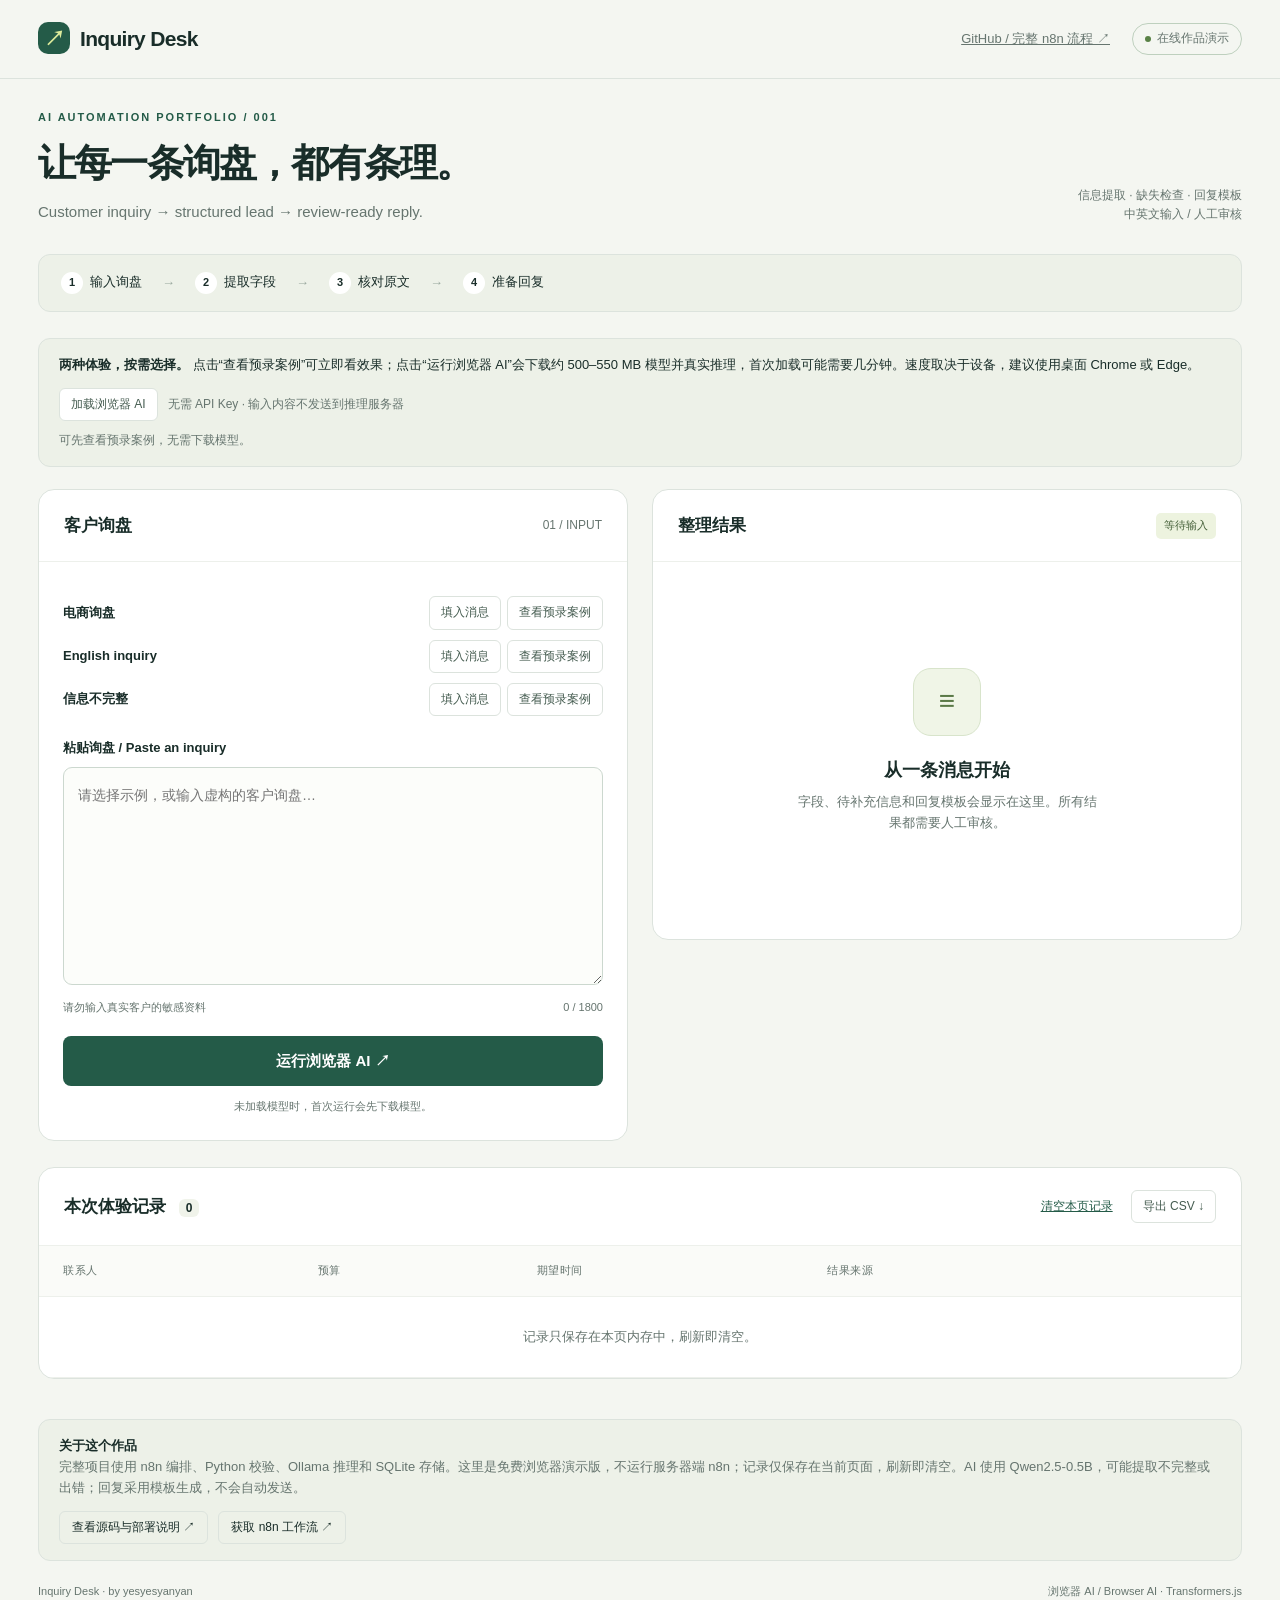
==== hf-space/index.html @ 8be10680 "Add public Hugging Face browser demo companion" ====
<!doctype html>
<html lang="zh-CN"><head><meta charset="utf-8"><meta name="viewport" content="width=device-width, initial-scale=1"><meta name="description" content="An AI automation portfolio: customer inquiry extraction, validation and reply drafts. Try recorded examples or run AI in your browser."><title>Inquiry Desk · 在线作品演示</title><link rel="stylesheet" href="./style.css"></head>
<body><header><nav class="shell"><div class="brand"><i>↗</i>Inquiry Desk</div><div class="navright"><a href="https://github.com/yesyesyanyan/inquiry-desk-n8n-ai-automation" target="_blank" rel="noreferrer">GitHub / 完整 n8n 流程 ↗</a><span class="tag"><span class="dot"></span>在线作品演示</span></div></nav></header>
<main class="shell"><section class="hero"><div><div class="eyebrow">AI AUTOMATION PORTFOLIO / 001</div><h1>让每一条询盘，都有条理。</h1><p>Customer inquiry → structured lead → review-ready reply.</p></div><div class="hero-meta">信息提取 · 缺失检查 · 回复模板<br>中英文输入 / 人工审核</div></section>
<div class="flow"><span><b>1</b>输入询盘</span><em>→</em><span><b>2</b>提取字段</span><em>→</em><span><b>3</b>核对原文</span><em>→</em><span><b>4</b>准备回复</span></div>
<section class="notice"><strong>两种体验，按需选择。</strong> 点击“查看预录案例”可立即看效果；点击“运行浏览器 AI”会下载约 500–550 MB 模型并真实推理，首次加载可能需要几分钟。速度取决于设备，建议使用桌面 Chrome 或 Edge。<div class="model-actions"><button id="load" class="chip">加载浏览器 AI</button><button id="cancel" class="chip" hidden>停止加载 / 运行</button><span class="small">无需 API Key · 输入内容不发送到推理服务器</span></div><p id="status" class="status" role="status" aria-live="polite">可先查看预录案例，无需下载模型。</p></section>
<div class="grid"><section class="card"><div class="cardhead"><h2>客户询盘</h2><span class="small">01 / INPUT</span></div><div class="body"><div id="samples"></div><form id="form" style="margin-top:22px"><label for="message" class="label">粘贴询盘 / Paste an inquiry</label><textarea id="message" minlength="20" maxlength="1800" required placeholder="请选择示例，或输入虚构的客户询盘…"></textarea><div class="hint"><span>请勿输入真实客户的敏感资料</span><span id="chars">0 / 1800</span></div><button id="run" class="primary" type="submit">运行浏览器 AI ↗</button><p class="note">未加载模型时，首次运行会先下载模型。</p><div id="error" class="error" role="alert" hidden></div></form></div></section>
<section class="card" aria-live="polite"><div class="cardhead"><h2>整理结果</h2><span id="badge" class="badge">等待输入</span></div><div id="empty" class="empty"><div><div class="empty-icon">≡</div><h3>从一条消息开始</h3><p>字段、待补充信息和回复模板会显示在这里。所有结果都需要人工审核。</p></div></div><div id="result" class="body" hidden></div></section></div>
<section class="card records"><div class="cardhead"><h2>本次体验记录 <span id="count" class="counter">0</span></h2><div class="actions"><button id="clear" class="linkbtn">清空本页记录</button><button id="export" class="chip">导出 CSV ↓</button></div></div><div class="tablewrap"><table><thead><tr><th>联系人</th><th>预算</th><th>期望时间</th><th>结果来源</th><th></th></tr></thead><tbody id="rows"></tbody></table></div></section>
<section class="notice"><strong>关于这个作品</strong><p>完整项目使用 n8n 编排、Python 校验、Ollama 推理和 SQLite 存储。这里是免费浏览器演示版，不运行服务器端 n8n；记录仅保存在当前页面，刷新即清空。AI 使用 Qwen2.5-0.5B，可能提取不完整或出错；回复采用模板生成，不会自动发送。</p><div class="model-actions"><a class="export" href="https://github.com/yesyesyanyan/inquiry-desk-n8n-ai-automation" target="_blank" rel="noreferrer">查看源码与部署说明 ↗</a><a class="export" href="https://github.com/yesyesyanyan/inquiry-desk-n8n-ai-automation/blob/main/workflow.json" target="_blank" rel="noreferrer">获取 n8n 工作流 ↗</a></div></section>
<footer class="footer"><span>Inquiry Desk · by yesyesyanyan</span><span>浏览器 AI / Browser AI · Transformers.js</span></footer></main><script type="module" src="./app.js"></script></body></html>
---- hf-space/style.css ----
:root{--ink:#192d29;--muted:#66756f;--line:#dce3dd;--paper:#f4f6f1;--green:#245b48;--accent:#ddeb9c}*{box-sizing:border-box}body{margin:0;background:var(--paper);color:var(--ink);font:15px/1.6 "Segoe UI","Microsoft YaHei",sans-serif}button,input,textarea{font:inherit}button,a{ -webkit-tap-highlight-color:transparent}button{cursor:pointer}button:disabled{opacity:.55;cursor:wait}a{color:inherit}.shell{max-width:1360px;margin:auto;padding:0 38px}header{border-bottom:1px solid var(--line)}nav{height:78px;display:flex;align-items:center;justify-content:space-between}.brand{font-size:21px;font-weight:700;letter-spacing:-.7px}.brand i{display:inline-grid;place-items:center;background:var(--green);color:var(--accent);width:32px;height:32px;border-radius:10px;font-style:normal;margin-right:10px}.navright{display:flex;align-items:center;gap:22px;font-size:13px;color:var(--muted)}.tag{border:1px solid #bed0be;border-radius:30px;padding:5px 12px;font-size:12px}.dot{display:inline-block;background:#598146;width:6px;height:6px;border-radius:50%;margin-right:6px}.hero{display:flex;justify-content:space-between;align-items:flex-end;padding:44px 0 30px;gap:30px}.eyebrow{font-size:11px;letter-spacing:2px;color:var(--green);font-weight:700}h1{font-size:38px;letter-spacing:-1.8px;line-height:1.3;margin:12px 0}p{margin:0;color:var(--muted)}.hero-meta{font-size:12px;text-align:right;color:var(--muted);white-space:nowrap}.flow{display:flex;gap:12px;align-items:center;padding:17px 22px;border:1px solid var(--line);border-radius:12px;background:#edf1e8;margin-bottom:26px;font-size:13px}.flow b{font-size:11px;background:white;border-radius:50%;display:inline-grid;place-items:center;width:22px;height:22px;margin-right:7px}.flow em{color:#9ba99f;font-style:normal;margin:0 8px}.grid{display:grid;grid-template-columns:1fr 1fr;gap:24px;align-items:start}.card{background:#fff;border:1px solid var(--line);border-radius:16px;overflow:hidden}.cardhead{padding:22px 25px;border-bottom:1px solid #edf0eb;display:flex;justify-content:space-between;align-items:center}.cardhead h2{font-size:17px;margin:0}.small{font-size:12px;color:var(--muted)}.body{padding:24px}.samples{display:flex;gap:8px;flex-wrap:wrap;margin:12px 0 20px}.chip{border:1px solid var(--line);background:white;border-radius:6px;padding:6px 11px;font-size:12px;color:#455c50}.chip:hover{border-color:var(--green);background:#f4f7ef}.label{display:block;font-size:13px;font-weight:600;margin-bottom:8px}textarea{width:100%;resize:vertical;min-height:218px;border:1px solid #ccd8cf;border-radius:9px;padding:14px;line-height:1.9;outline:none;color:var(--ink);background:#fcfdfa;font-size:14px}textarea:focus{border-color:var(--green);box-shadow:0 0 0 3px #245b4810}.hint{display:flex;justify-content:space-between;font-size:11px;color:var(--muted);margin:7px 0 20px}.primary{border:0;border-radius:8px;background:var(--green);color:white;width:100%;padding:13px;font-weight:600}.primary:hover{background:#194736}.note{margin-top:12px;text-align:center;font-size:11px;color:var(--muted)}.empty{min-height:377px;display:flex;justify-content:center;align-items:center;text-align:center;padding:25px}.empty-icon{width:68px;height:68px;display:grid;place-items:center;margin:0 auto 20px;border-radius:18px;border:1px solid #d8e4cb;background:#f0f5e7;font-size:28px;color:#5a7947}.empty h3{font-size:18px;margin:0 0 8px}.empty p{font-size:13px;max-width:300px}.badge{border-radius:5px;font-size:11px;padding:4px 8px;background:#edf3df;color:#456039}.badge.warn{background:#fff3d9;color:#8a6323}.detail{display:grid;grid-template-columns:1fr 1fr;gap:18px;margin:0 0 20px}.detail dt{font-size:11px;color:var(--muted);margin-bottom:3px}.detail dd{margin:0;font-size:14px;overflow-wrap:anywhere}.span2{grid-column:1/-1}.draft{padding:17px;border:1px solid #dce5d1;border-radius:9px;background:#f7f9f1}.drafthead{display:flex;justify-content:space-between;align-items:center;margin-bottom:9px;font-size:12px;font-weight:600}.draft pre{white-space:pre-wrap;font:13px/1.85 inherit;font-family:inherit;margin:0}.alert{padding:10px 13px;border-radius:8px;background:#fff5e4;color:#806024;font-size:12px;margin-bottom:16px}.error{background:#fff0ed;color:#923c30;padding:12px;border-radius:8px;margin-top:15px;font-size:13px}.records{margin:26px 0 40px}.tablewrap{overflow:auto}table{border-collapse:collapse;width:100%;font-size:13px;white-space:nowrap}th{text-align:left;font-size:11px;letter-spacing:.6px;font-weight:500;color:var(--muted);background:#fafbf8}td,th{padding:16px 24px;border-bottom:1px solid #edf0eb}tbody tr:hover{background:#fafcf5}.recordempty{text-align:center;color:var(--muted);padding:30px}.actions{display:flex;gap:12px;align-items:center}.export{font-size:12px;text-decoration:none;border:1px solid var(--line);padding:6px 12px;border-radius:6px}.footer{display:flex;justify-content:space-between;color:var(--muted);font-size:11px;padding-bottom:25px}.progress{width:100%;height:3px;background:#e8efde;margin:20px 0;overflow:hidden}.progress:after{content:"";display:block;width:30%;height:100%;background:var(--green);animation:move 2s infinite ease-in-out}@keyframes move{from{transform:translateX(-100%)}to{transform:translateX(430%)}}[hidden]{display:none!important}.statusline{font-size:11px;color:var(--muted);margin-top:12px}.linkbtn{border:0;background:none;color:var(--green);font-size:12px;text-decoration:underline}.counter{background:#f0f3ea;border-radius:6px;padding:2px 7px;margin-left:8px;font-size:12px}.toast{position:fixed;bottom:20px;left:50%;transform:translateX(-50%);background:var(--ink);color:#fff;padding:10px 20px;border-radius:8px;font-size:13px;z-index:10}@media(max-width:800px){.shell{padding:0 18px}.hero{padding-top:28px}.hero-meta{display:none}h1{font-size:29px}.grid{grid-template-columns:1fr}.flow{gap:3px;padding:14px 10px;font-size:11px;flex-wrap:wrap}.flow em{margin:0 3px}.navright>a{display:none}.footer{gap:20px}.body{padding:20px}.empty{min-height:260px}}

.sample{display:flex;justify-content:space-between;align-items:center;gap:10px;margin:10px 0;font-size:13px}.sample div{display:flex;gap:6px}.notice{padding:16px 20px;background:#edf1e8;border:1px solid var(--line);border-radius:12px;margin-bottom:22px;font-size:13px}.model-actions{display:flex;gap:10px;align-items:center;flex-wrap:wrap;margin-top:12px}.model-actions .chip{background:white}.status{font-size:12px;color:var(--muted);margin-top:10px;overflow-wrap:anywhere}.draft pre{font:13px/1.85 inherit;font-family:inherit}.hero{padding-top:30px}@media(max-width:500px){.sample{align-items:flex-start;flex-direction:column}.hero h1{font-size:27px}}
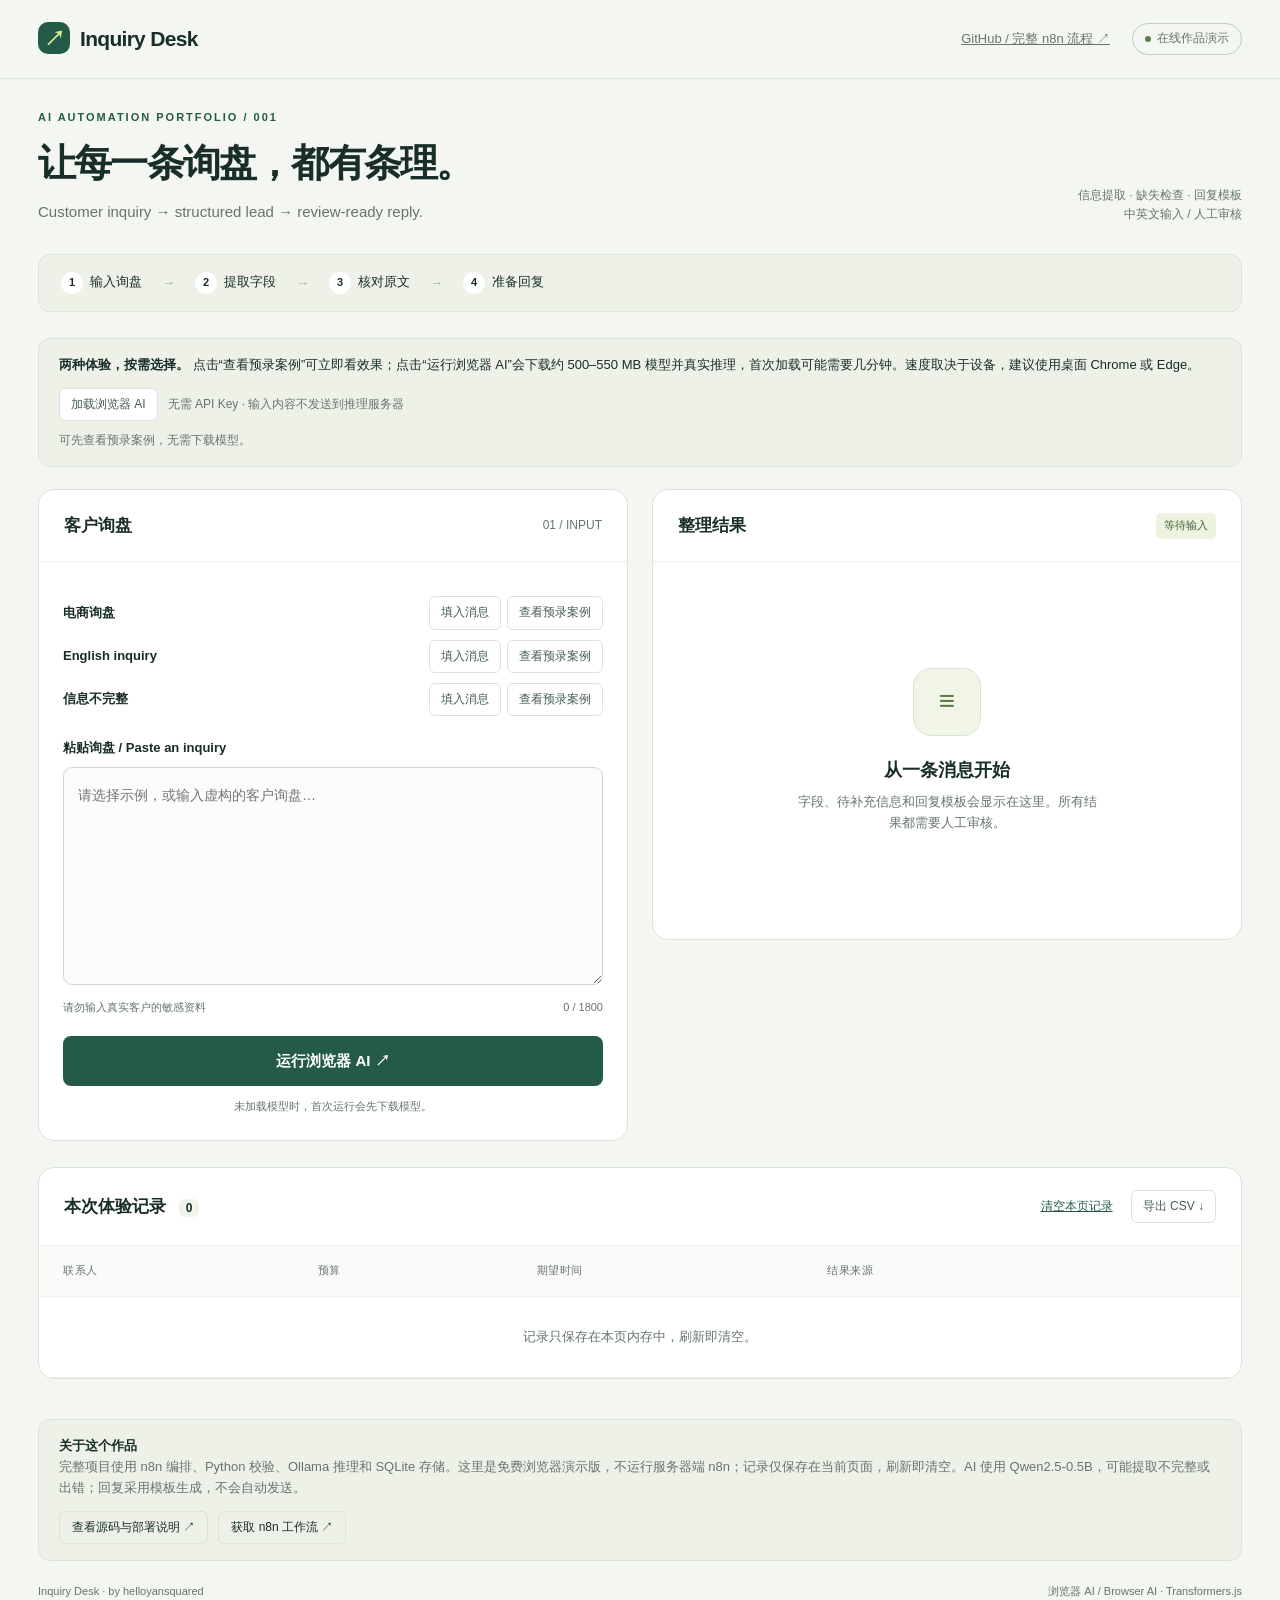
==== commit e8517c7a: "Update links and author after moving repo to helloyansquared Co-Authored-By: Claude Opus 5.5 <norepl" ====
--- a/hf-space/index.html
+++ b/hf-space/index.html
@@ -1,11 +1,11 @@
 <!doctype html>
 <html lang="zh-CN"><head><meta charset="utf-8"><meta name="viewport" content="width=device-width, initial-scale=1"><meta name="description" content="An AI automation portfolio: customer inquiry extraction, validation and reply drafts. Try recorded examples or run AI in your browser."><title>Inquiry Desk · 在线作品演示</title><link rel="stylesheet" href="./style.css"></head>
-<body><header><nav class="shell"><div class="brand"><i>↗</i>Inquiry Desk</div><div class="navright"><a href="https://github.com/yesyesyanyan/inquiry-desk-n8n-ai-automation" target="_blank" rel="noreferrer">GitHub / 完整 n8n 流程 ↗</a><span class="tag"><span class="dot"></span>在线作品演示</span></div></nav></header>
+<body><header><nav class="shell"><div class="brand"><i>↗</i>Inquiry Desk</div><div class="navright"><a href="https://github.com/helloyansquared/inquiry-desk-n8n-ai-automation" target="_blank" rel="noreferrer">GitHub / 完整 n8n 流程 ↗</a><span class="tag"><span class="dot"></span>在线作品演示</span></div></nav></header>
 <main class="shell"><section class="hero"><div><div class="eyebrow">AI AUTOMATION PORTFOLIO / 001</div><h1>让每一条询盘，都有条理。</h1><p>Customer inquiry → structured lead → review-ready reply.</p></div><div class="hero-meta">信息提取 · 缺失检查 · 回复模板<br>中英文输入 / 人工审核</div></section>
 <div class="flow"><span><b>1</b>输入询盘</span><em>→</em><span><b>2</b>提取字段</span><em>→</em><span><b>3</b>核对原文</span><em>→</em><span><b>4</b>准备回复</span></div>
 <section class="notice"><strong>两种体验，按需选择。</strong> 点击“查看预录案例”可立即看效果；点击“运行浏览器 AI”会下载约 500–550 MB 模型并真实推理，首次加载可能需要几分钟。速度取决于设备，建议使用桌面 Chrome 或 Edge。<div class="model-actions"><button id="load" class="chip">加载浏览器 AI</button><button id="cancel" class="chip" hidden>停止加载 / 运行</button><span class="small">无需 API Key · 输入内容不发送到推理服务器</span></div><p id="status" class="status" role="status" aria-live="polite">可先查看预录案例，无需下载模型。</p></section>
 <div class="grid"><section class="card"><div class="cardhead"><h2>客户询盘</h2><span class="small">01 / INPUT</span></div><div class="body"><div id="samples"></div><form id="form" style="margin-top:22px"><label for="message" class="label">粘贴询盘 / Paste an inquiry</label><textarea id="message" minlength="20" maxlength="1800" required placeholder="请选择示例，或输入虚构的客户询盘…"></textarea><div class="hint"><span>请勿输入真实客户的敏感资料</span><span id="chars">0 / 1800</span></div><button id="run" class="primary" type="submit">运行浏览器 AI ↗</button><p class="note">未加载模型时，首次运行会先下载模型。</p><div id="error" class="error" role="alert" hidden></div></form></div></section>
 <section class="card" aria-live="polite"><div class="cardhead"><h2>整理结果</h2><span id="badge" class="badge">等待输入</span></div><div id="empty" class="empty"><div><div class="empty-icon">≡</div><h3>从一条消息开始</h3><p>字段、待补充信息和回复模板会显示在这里。所有结果都需要人工审核。</p></div></div><div id="result" class="body" hidden></div></section></div>
 <section class="card records"><div class="cardhead"><h2>本次体验记录 <span id="count" class="counter">0</span></h2><div class="actions"><button id="clear" class="linkbtn">清空本页记录</button><button id="export" class="chip">导出 CSV ↓</button></div></div><div class="tablewrap"><table><thead><tr><th>联系人</th><th>预算</th><th>期望时间</th><th>结果来源</th><th></th></tr></thead><tbody id="rows"></tbody></table></div></section>
-<section class="notice"><strong>关于这个作品</strong><p>完整项目使用 n8n 编排、Python 校验、Ollama 推理和 SQLite 存储。这里是免费浏览器演示版，不运行服务器端 n8n；记录仅保存在当前页面，刷新即清空。AI 使用 Qwen2.5-0.5B，可能提取不完整或出错；回复采用模板生成，不会自动发送。</p><div class="model-actions"><a class="export" href="https://github.com/yesyesyanyan/inquiry-desk-n8n-ai-automation" target="_blank" rel="noreferrer">查看源码与部署说明 ↗</a><a class="export" href="https://github.com/yesyesyanyan/inquiry-desk-n8n-ai-automation/blob/main/workflow.json" target="_blank" rel="noreferrer">获取 n8n 工作流 ↗</a></div></section>
-<footer class="footer"><span>Inquiry Desk · by yesyesyanyan</span><span>浏览器 AI / Browser AI · Transformers.js</span></footer></main><script type="module" src="./app.js"></script></body></html>
+<section class="notice"><strong>关于这个作品</strong><p>完整项目使用 n8n 编排、Python 校验、Ollama 推理和 SQLite 存储。这里是免费浏览器演示版，不运行服务器端 n8n；记录仅保存在当前页面，刷新即清空。AI 使用 Qwen2.5-0.5B，可能提取不完整或出错；回复采用模板生成，不会自动发送。</p><div class="model-actions"><a class="export" href="https://github.com/helloyansquared/inquiry-desk-n8n-ai-automation" target="_blank" rel="noreferrer">查看源码与部署说明 ↗</a><a class="export" href="https://github.com/helloyansquared/inquiry-desk-n8n-ai-automation/blob/main/workflow.json" target="_blank" rel="noreferrer">获取 n8n 工作流 ↗</a></div></section>
+<footer class="footer"><span>Inquiry Desk · by helloyansquared</span><span>浏览器 AI / Browser AI · Transformers.js</span></footer></main><script type="module" src="./app.js"></script></body></html>
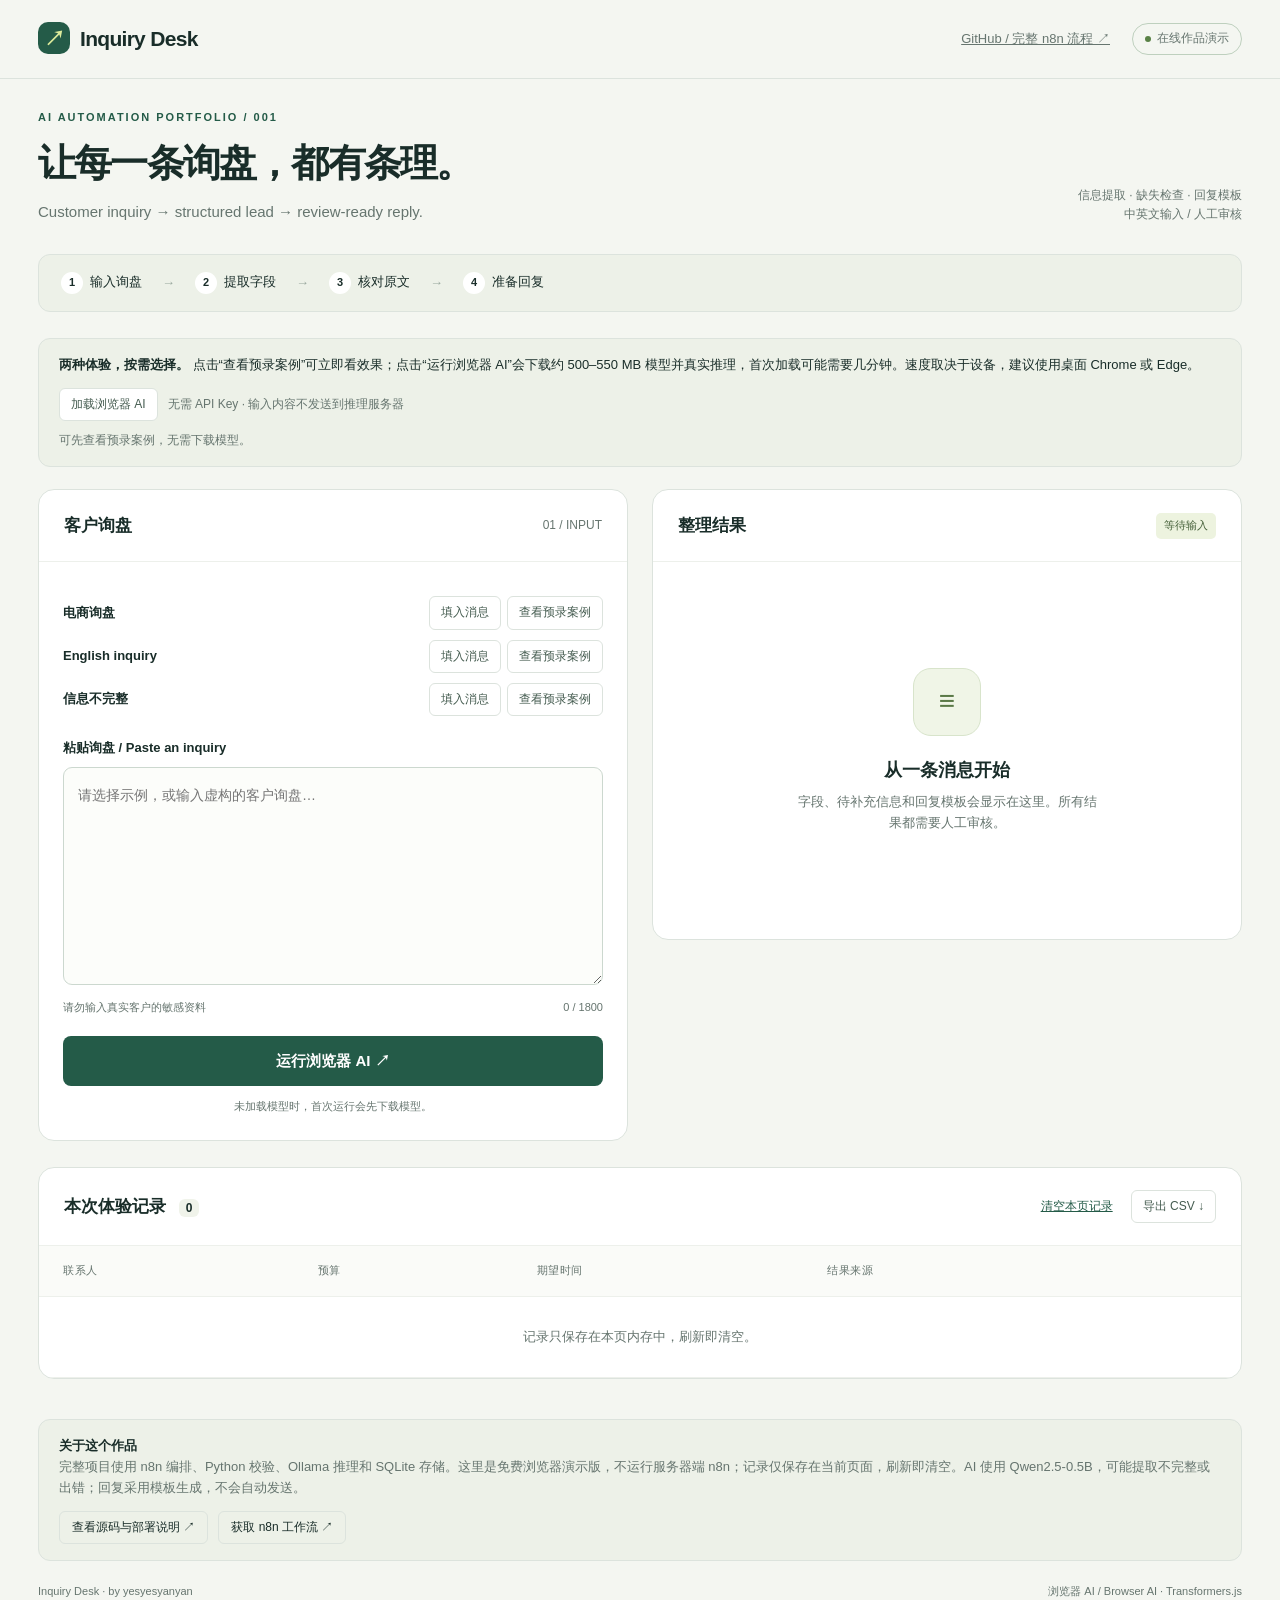
==== commit 175070b7: "Revert link and author update (repo moving back to yesyesyanyan) Co-Authored-By: Claude Opus 5.5 <no" ====
--- a/hf-space/index.html
+++ b/hf-space/index.html
@@ -1,11 +1,11 @@
 <!doctype html>
 <html lang="zh-CN"><head><meta charset="utf-8"><meta name="viewport" content="width=device-width, initial-scale=1"><meta name="description" content="An AI automation portfolio: customer inquiry extraction, validation and reply drafts. Try recorded examples or run AI in your browser."><title>Inquiry Desk · 在线作品演示</title><link rel="stylesheet" href="./style.css"></head>
-<body><header><nav class="shell"><div class="brand"><i>↗</i>Inquiry Desk</div><div class="navright"><a href="https://github.com/helloyansquared/inquiry-desk-n8n-ai-automation" target="_blank" rel="noreferrer">GitHub / 完整 n8n 流程 ↗</a><span class="tag"><span class="dot"></span>在线作品演示</span></div></nav></header>
+<body><header><nav class="shell"><div class="brand"><i>↗</i>Inquiry Desk</div><div class="navright"><a href="https://github.com/yesyesyanyan/inquiry-desk-n8n-ai-automation" target="_blank" rel="noreferrer">GitHub / 完整 n8n 流程 ↗</a><span class="tag"><span class="dot"></span>在线作品演示</span></div></nav></header>
 <main class="shell"><section class="hero"><div><div class="eyebrow">AI AUTOMATION PORTFOLIO / 001</div><h1>让每一条询盘，都有条理。</h1><p>Customer inquiry → structured lead → review-ready reply.</p></div><div class="hero-meta">信息提取 · 缺失检查 · 回复模板<br>中英文输入 / 人工审核</div></section>
 <div class="flow"><span><b>1</b>输入询盘</span><em>→</em><span><b>2</b>提取字段</span><em>→</em><span><b>3</b>核对原文</span><em>→</em><span><b>4</b>准备回复</span></div>
 <section class="notice"><strong>两种体验，按需选择。</strong> 点击“查看预录案例”可立即看效果；点击“运行浏览器 AI”会下载约 500–550 MB 模型并真实推理，首次加载可能需要几分钟。速度取决于设备，建议使用桌面 Chrome 或 Edge。<div class="model-actions"><button id="load" class="chip">加载浏览器 AI</button><button id="cancel" class="chip" hidden>停止加载 / 运行</button><span class="small">无需 API Key · 输入内容不发送到推理服务器</span></div><p id="status" class="status" role="status" aria-live="polite">可先查看预录案例，无需下载模型。</p></section>
 <div class="grid"><section class="card"><div class="cardhead"><h2>客户询盘</h2><span class="small">01 / INPUT</span></div><div class="body"><div id="samples"></div><form id="form" style="margin-top:22px"><label for="message" class="label">粘贴询盘 / Paste an inquiry</label><textarea id="message" minlength="20" maxlength="1800" required placeholder="请选择示例，或输入虚构的客户询盘…"></textarea><div class="hint"><span>请勿输入真实客户的敏感资料</span><span id="chars">0 / 1800</span></div><button id="run" class="primary" type="submit">运行浏览器 AI ↗</button><p class="note">未加载模型时，首次运行会先下载模型。</p><div id="error" class="error" role="alert" hidden></div></form></div></section>
 <section class="card" aria-live="polite"><div class="cardhead"><h2>整理结果</h2><span id="badge" class="badge">等待输入</span></div><div id="empty" class="empty"><div><div class="empty-icon">≡</div><h3>从一条消息开始</h3><p>字段、待补充信息和回复模板会显示在这里。所有结果都需要人工审核。</p></div></div><div id="result" class="body" hidden></div></section></div>
 <section class="card records"><div class="cardhead"><h2>本次体验记录 <span id="count" class="counter">0</span></h2><div class="actions"><button id="clear" class="linkbtn">清空本页记录</button><button id="export" class="chip">导出 CSV ↓</button></div></div><div class="tablewrap"><table><thead><tr><th>联系人</th><th>预算</th><th>期望时间</th><th>结果来源</th><th></th></tr></thead><tbody id="rows"></tbody></table></div></section>
-<section class="notice"><strong>关于这个作品</strong><p>完整项目使用 n8n 编排、Python 校验、Ollama 推理和 SQLite 存储。这里是免费浏览器演示版，不运行服务器端 n8n；记录仅保存在当前页面，刷新即清空。AI 使用 Qwen2.5-0.5B，可能提取不完整或出错；回复采用模板生成，不会自动发送。</p><div class="model-actions"><a class="export" href="https://github.com/helloyansquared/inquiry-desk-n8n-ai-automation" target="_blank" rel="noreferrer">查看源码与部署说明 ↗</a><a class="export" href="https://github.com/helloyansquared/inquiry-desk-n8n-ai-automation/blob/main/workflow.json" target="_blank" rel="noreferrer">获取 n8n 工作流 ↗</a></div></section>
-<footer class="footer"><span>Inquiry Desk · by helloyansquared</span><span>浏览器 AI / Browser AI · Transformers.js</span></footer></main><script type="module" src="./app.js"></script></body></html>
+<section class="notice"><strong>关于这个作品</strong><p>完整项目使用 n8n 编排、Python 校验、Ollama 推理和 SQLite 存储。这里是免费浏览器演示版，不运行服务器端 n8n；记录仅保存在当前页面，刷新即清空。AI 使用 Qwen2.5-0.5B，可能提取不完整或出错；回复采用模板生成，不会自动发送。</p><div class="model-actions"><a class="export" href="https://github.com/yesyesyanyan/inquiry-desk-n8n-ai-automation" target="_blank" rel="noreferrer">查看源码与部署说明 ↗</a><a class="export" href="https://github.com/yesyesyanyan/inquiry-desk-n8n-ai-automation/blob/main/workflow.json" target="_blank" rel="noreferrer">获取 n8n 工作流 ↗</a></div></section>
+<footer class="footer"><span>Inquiry Desk · by yesyesyanyan</span><span>浏览器 AI / Browser AI · Transformers.js</span></footer></main><script type="module" src="./app.js"></script></body></html>
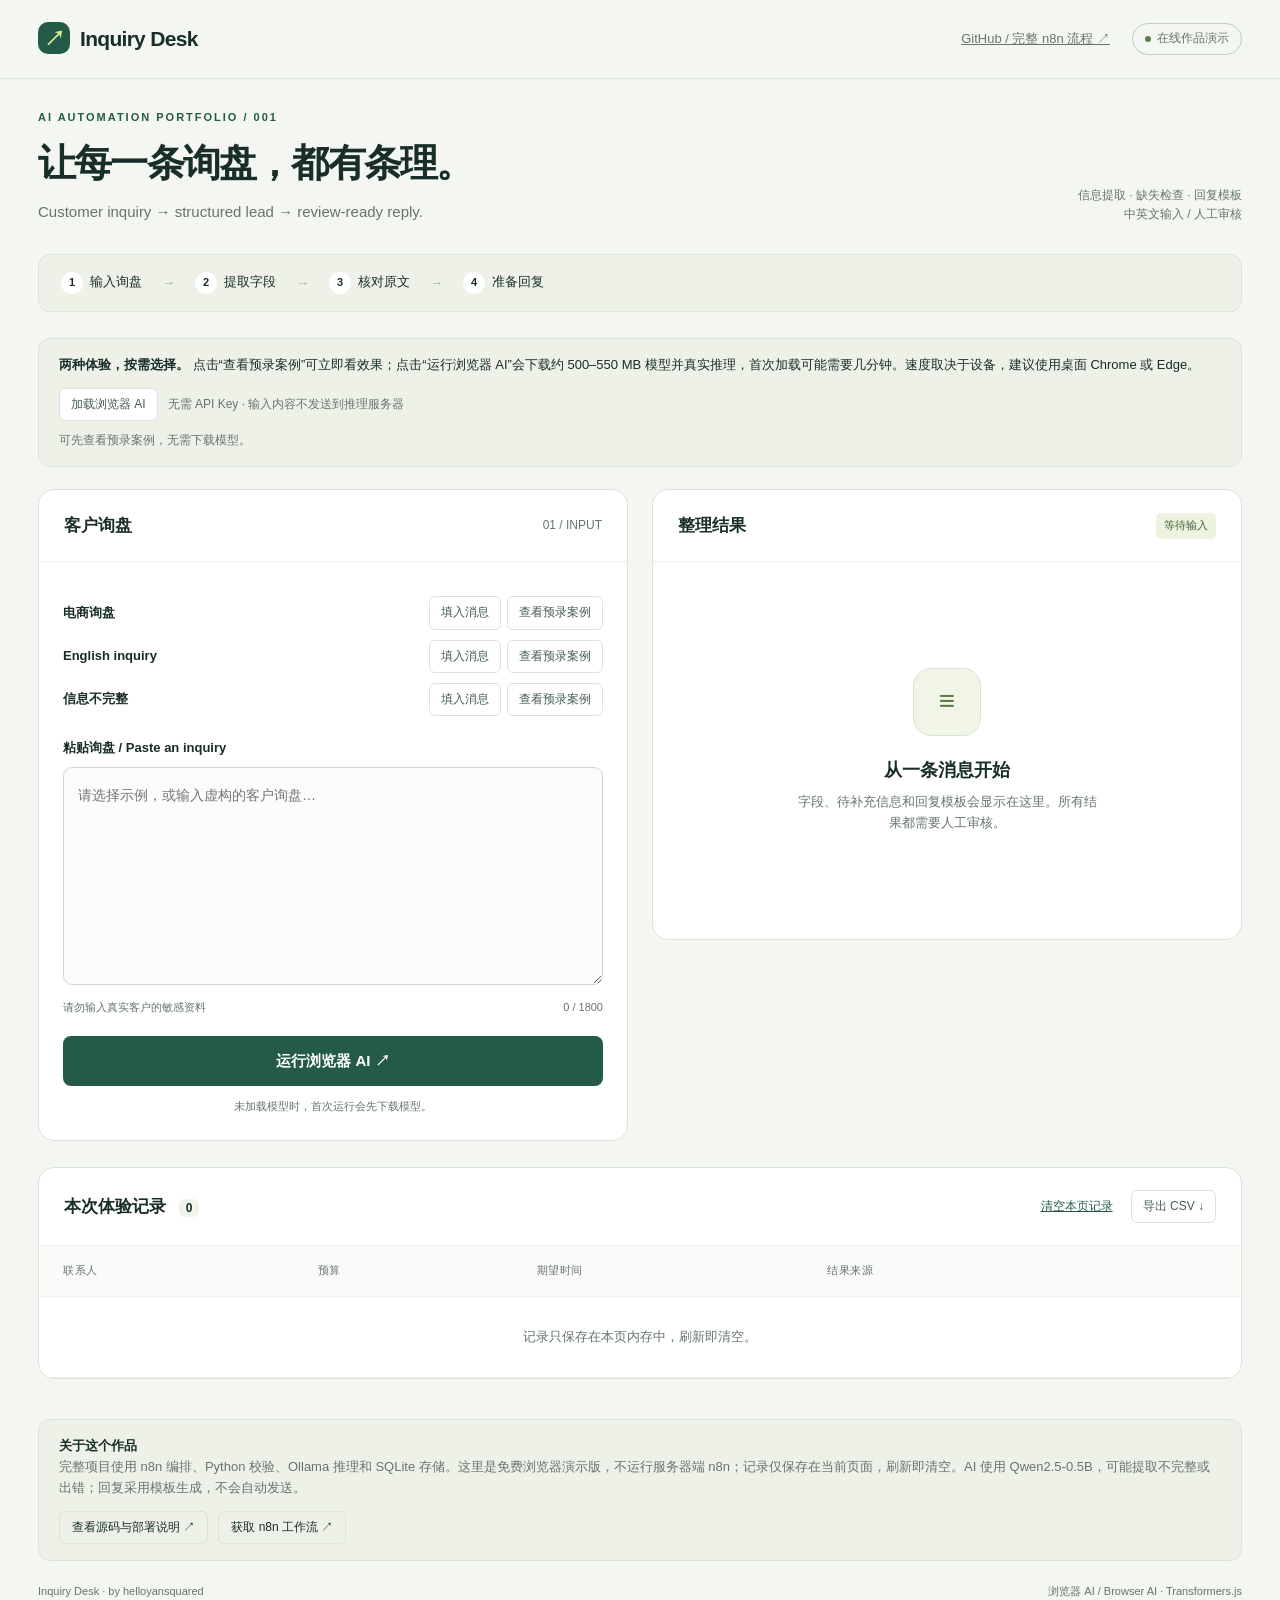
==== commit 669a8f69: "Update links and author for helloyansquared (repo stays here) Co-Authored-By: Claude Opus 5.5 <norep" ====
--- a/hf-space/index.html
+++ b/hf-space/index.html
@@ -1,11 +1,11 @@
 <!doctype html>
 <html lang="zh-CN"><head><meta charset="utf-8"><meta name="viewport" content="width=device-width, initial-scale=1"><meta name="description" content="An AI automation portfolio: customer inquiry extraction, validation and reply drafts. Try recorded examples or run AI in your browser."><title>Inquiry Desk · 在线作品演示</title><link rel="stylesheet" href="./style.css"></head>
-<body><header><nav class="shell"><div class="brand"><i>↗</i>Inquiry Desk</div><div class="navright"><a href="https://github.com/yesyesyanyan/inquiry-desk-n8n-ai-automation" target="_blank" rel="noreferrer">GitHub / 完整 n8n 流程 ↗</a><span class="tag"><span class="dot"></span>在线作品演示</span></div></nav></header>
+<body><header><nav class="shell"><div class="brand"><i>↗</i>Inquiry Desk</div><div class="navright"><a href="https://github.com/helloyansquared/inquiry-desk-n8n-ai-automation" target="_blank" rel="noreferrer">GitHub / 完整 n8n 流程 ↗</a><span class="tag"><span class="dot"></span>在线作品演示</span></div></nav></header>
 <main class="shell"><section class="hero"><div><div class="eyebrow">AI AUTOMATION PORTFOLIO / 001</div><h1>让每一条询盘，都有条理。</h1><p>Customer inquiry → structured lead → review-ready reply.</p></div><div class="hero-meta">信息提取 · 缺失检查 · 回复模板<br>中英文输入 / 人工审核</div></section>
 <div class="flow"><span><b>1</b>输入询盘</span><em>→</em><span><b>2</b>提取字段</span><em>→</em><span><b>3</b>核对原文</span><em>→</em><span><b>4</b>准备回复</span></div>
 <section class="notice"><strong>两种体验，按需选择。</strong> 点击“查看预录案例”可立即看效果；点击“运行浏览器 AI”会下载约 500–550 MB 模型并真实推理，首次加载可能需要几分钟。速度取决于设备，建议使用桌面 Chrome 或 Edge。<div class="model-actions"><button id="load" class="chip">加载浏览器 AI</button><button id="cancel" class="chip" hidden>停止加载 / 运行</button><span class="small">无需 API Key · 输入内容不发送到推理服务器</span></div><p id="status" class="status" role="status" aria-live="polite">可先查看预录案例，无需下载模型。</p></section>
 <div class="grid"><section class="card"><div class="cardhead"><h2>客户询盘</h2><span class="small">01 / INPUT</span></div><div class="body"><div id="samples"></div><form id="form" style="margin-top:22px"><label for="message" class="label">粘贴询盘 / Paste an inquiry</label><textarea id="message" minlength="20" maxlength="1800" required placeholder="请选择示例，或输入虚构的客户询盘…"></textarea><div class="hint"><span>请勿输入真实客户的敏感资料</span><span id="chars">0 / 1800</span></div><button id="run" class="primary" type="submit">运行浏览器 AI ↗</button><p class="note">未加载模型时，首次运行会先下载模型。</p><div id="error" class="error" role="alert" hidden></div></form></div></section>
 <section class="card" aria-live="polite"><div class="cardhead"><h2>整理结果</h2><span id="badge" class="badge">等待输入</span></div><div id="empty" class="empty"><div><div class="empty-icon">≡</div><h3>从一条消息开始</h3><p>字段、待补充信息和回复模板会显示在这里。所有结果都需要人工审核。</p></div></div><div id="result" class="body" hidden></div></section></div>
 <section class="card records"><div class="cardhead"><h2>本次体验记录 <span id="count" class="counter">0</span></h2><div class="actions"><button id="clear" class="linkbtn">清空本页记录</button><button id="export" class="chip">导出 CSV ↓</button></div></div><div class="tablewrap"><table><thead><tr><th>联系人</th><th>预算</th><th>期望时间</th><th>结果来源</th><th></th></tr></thead><tbody id="rows"></tbody></table></div></section>
-<section class="notice"><strong>关于这个作品</strong><p>完整项目使用 n8n 编排、Python 校验、Ollama 推理和 SQLite 存储。这里是免费浏览器演示版，不运行服务器端 n8n；记录仅保存在当前页面，刷新即清空。AI 使用 Qwen2.5-0.5B，可能提取不完整或出错；回复采用模板生成，不会自动发送。</p><div class="model-actions"><a class="export" href="https://github.com/yesyesyanyan/inquiry-desk-n8n-ai-automation" target="_blank" rel="noreferrer">查看源码与部署说明 ↗</a><a class="export" href="https://github.com/yesyesyanyan/inquiry-desk-n8n-ai-automation/blob/main/workflow.json" target="_blank" rel="noreferrer">获取 n8n 工作流 ↗</a></div></section>
-<footer class="footer"><span>Inquiry Desk · by yesyesyanyan</span><span>浏览器 AI / Browser AI · Transformers.js</span></footer></main><script type="module" src="./app.js"></script></body></html>
+<section class="notice"><strong>关于这个作品</strong><p>完整项目使用 n8n 编排、Python 校验、Ollama 推理和 SQLite 存储。这里是免费浏览器演示版，不运行服务器端 n8n；记录仅保存在当前页面，刷新即清空。AI 使用 Qwen2.5-0.5B，可能提取不完整或出错；回复采用模板生成，不会自动发送。</p><div class="model-actions"><a class="export" href="https://github.com/helloyansquared/inquiry-desk-n8n-ai-automation" target="_blank" rel="noreferrer">查看源码与部署说明 ↗</a><a class="export" href="https://github.com/helloyansquared/inquiry-desk-n8n-ai-automation/blob/main/workflow.json" target="_blank" rel="noreferrer">获取 n8n 工作流 ↗</a></div></section>
+<footer class="footer"><span>Inquiry Desk · by helloyansquared</span><span>浏览器 AI / Browser AI · Transformers.js</span></footer></main><script type="module" src="./app.js"></script></body></html>
